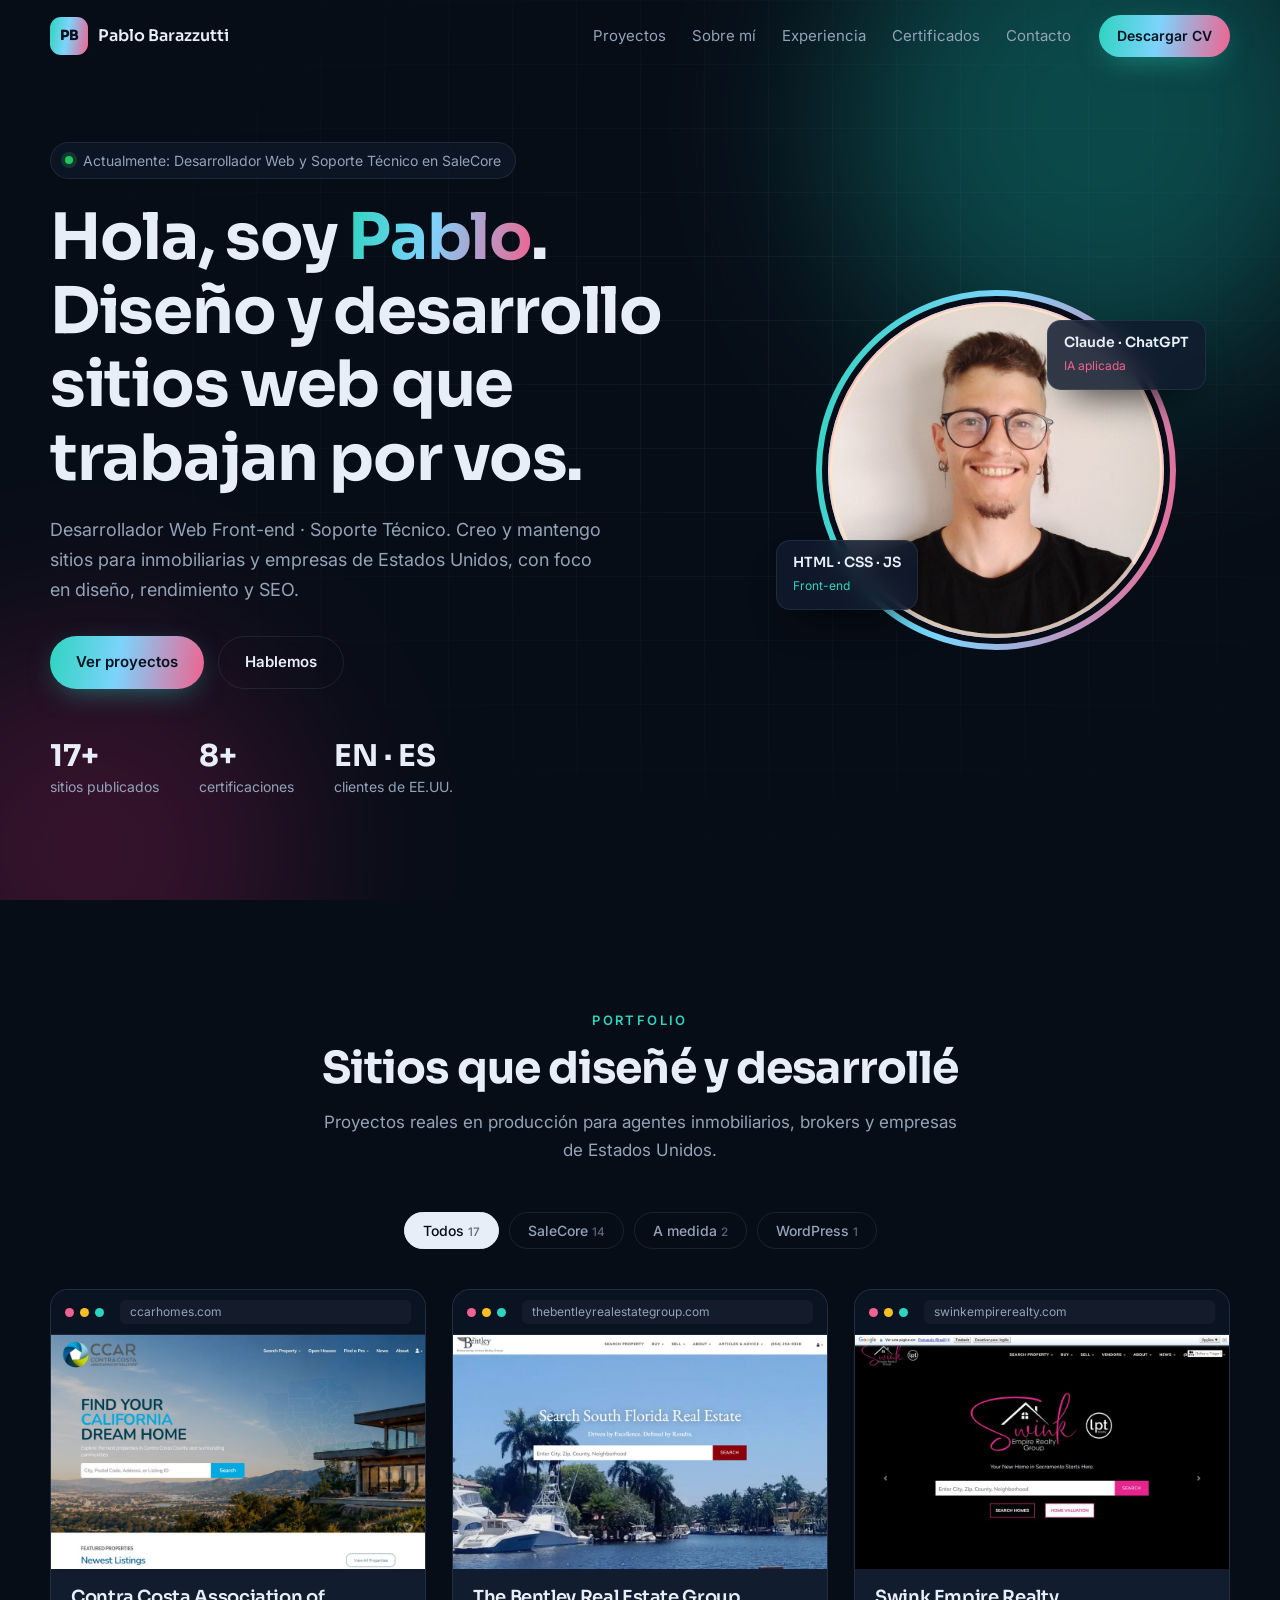
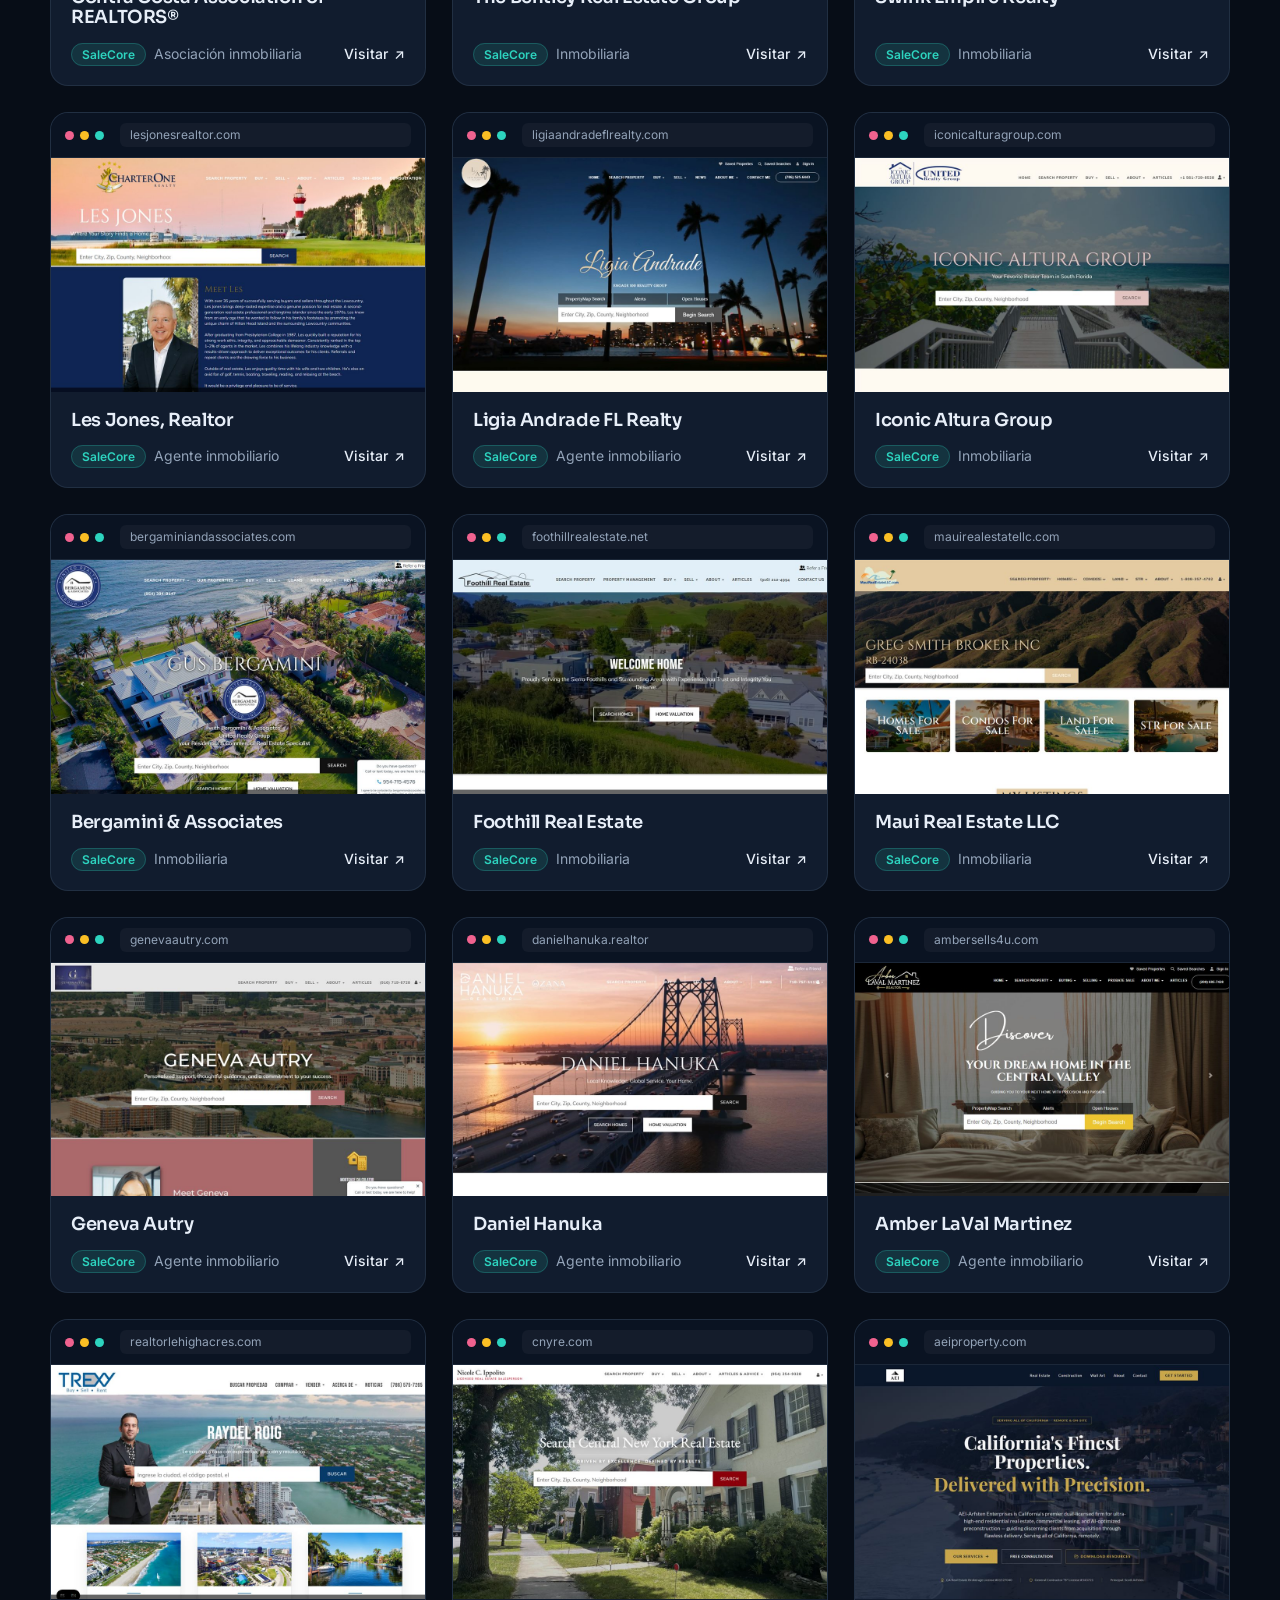
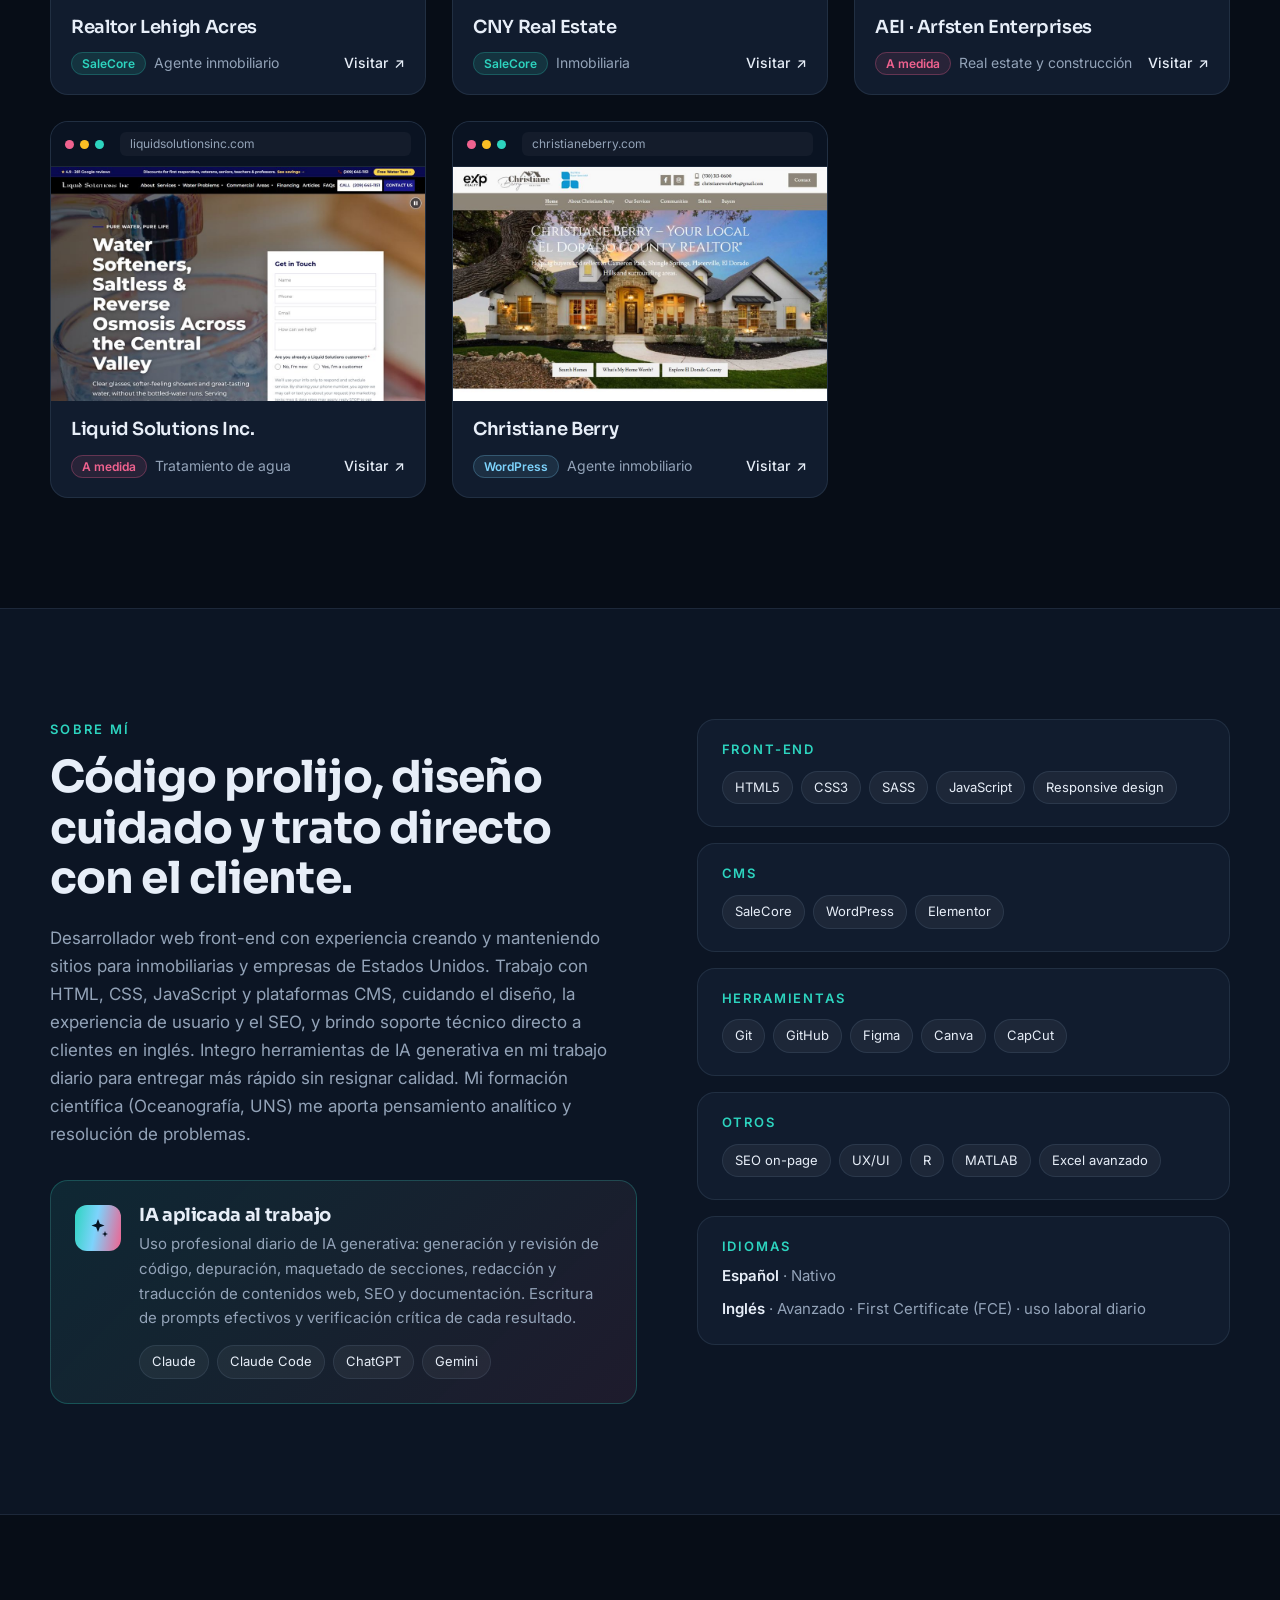
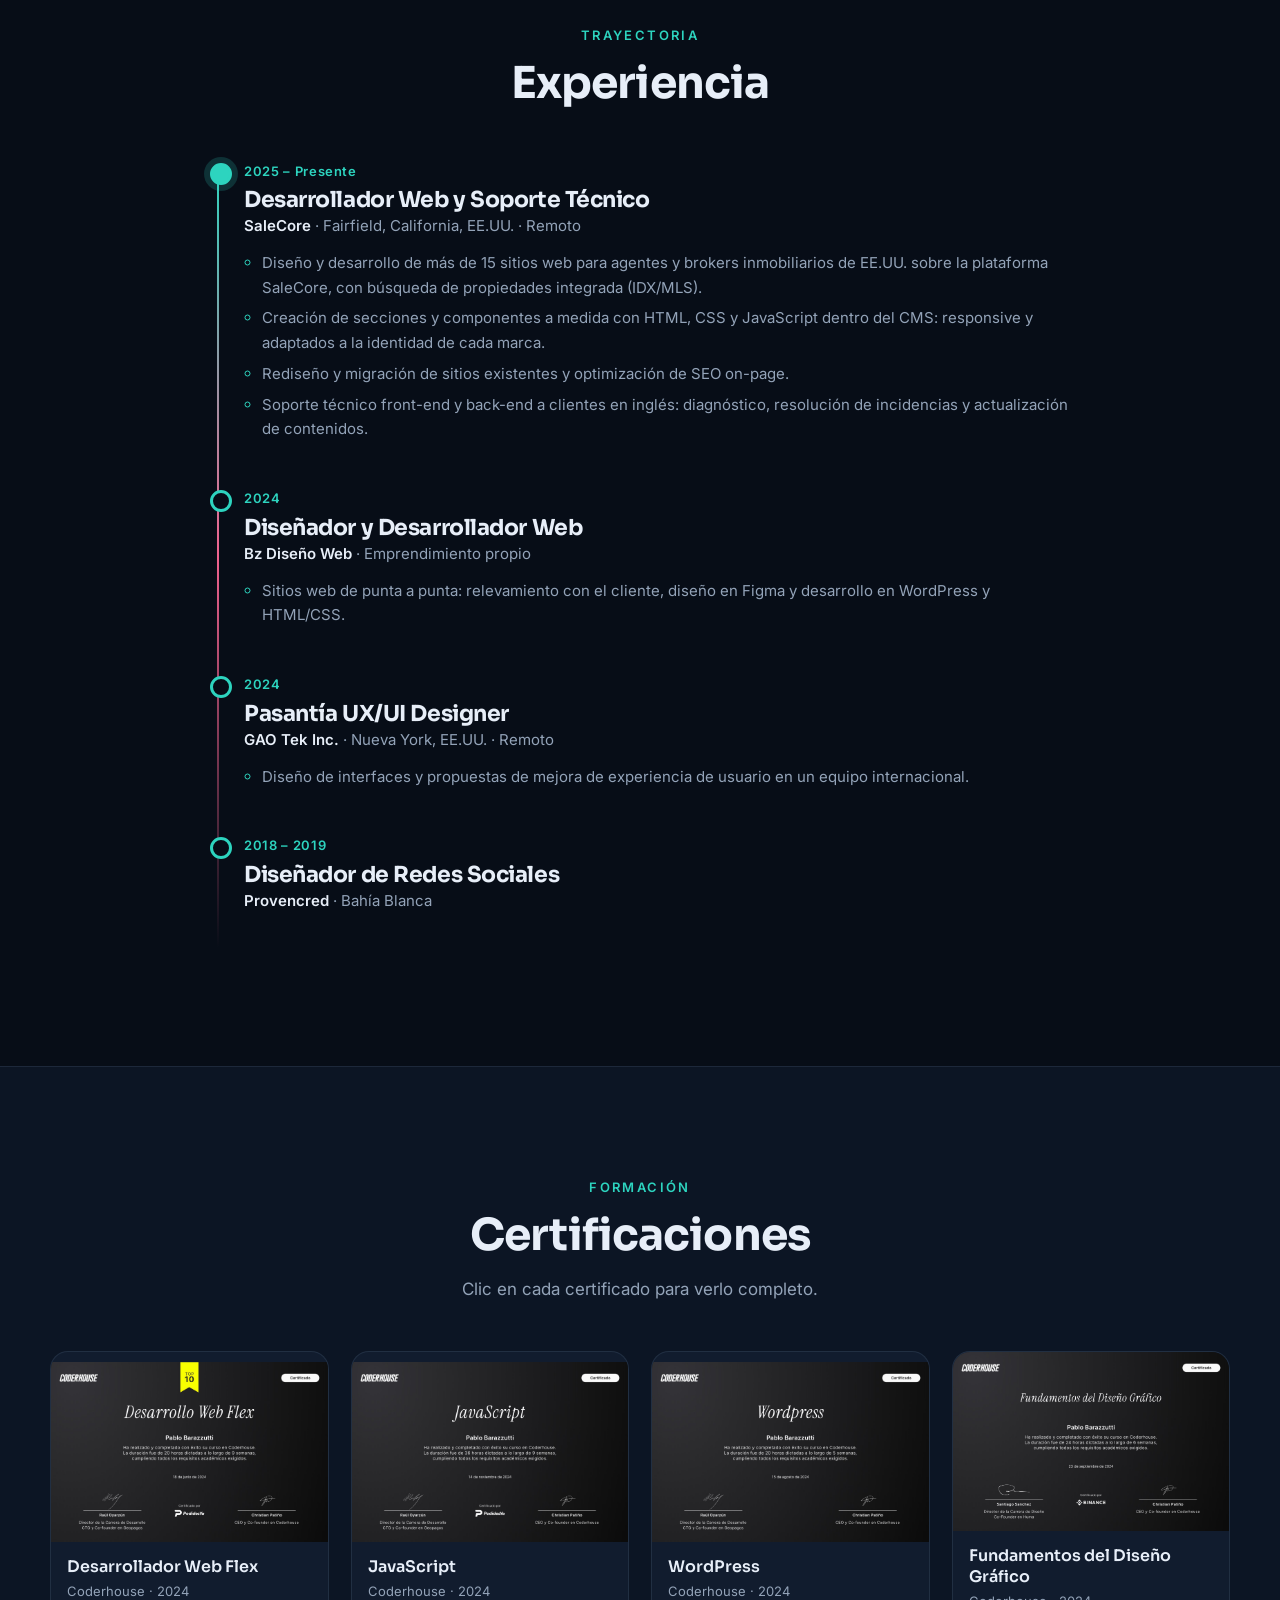
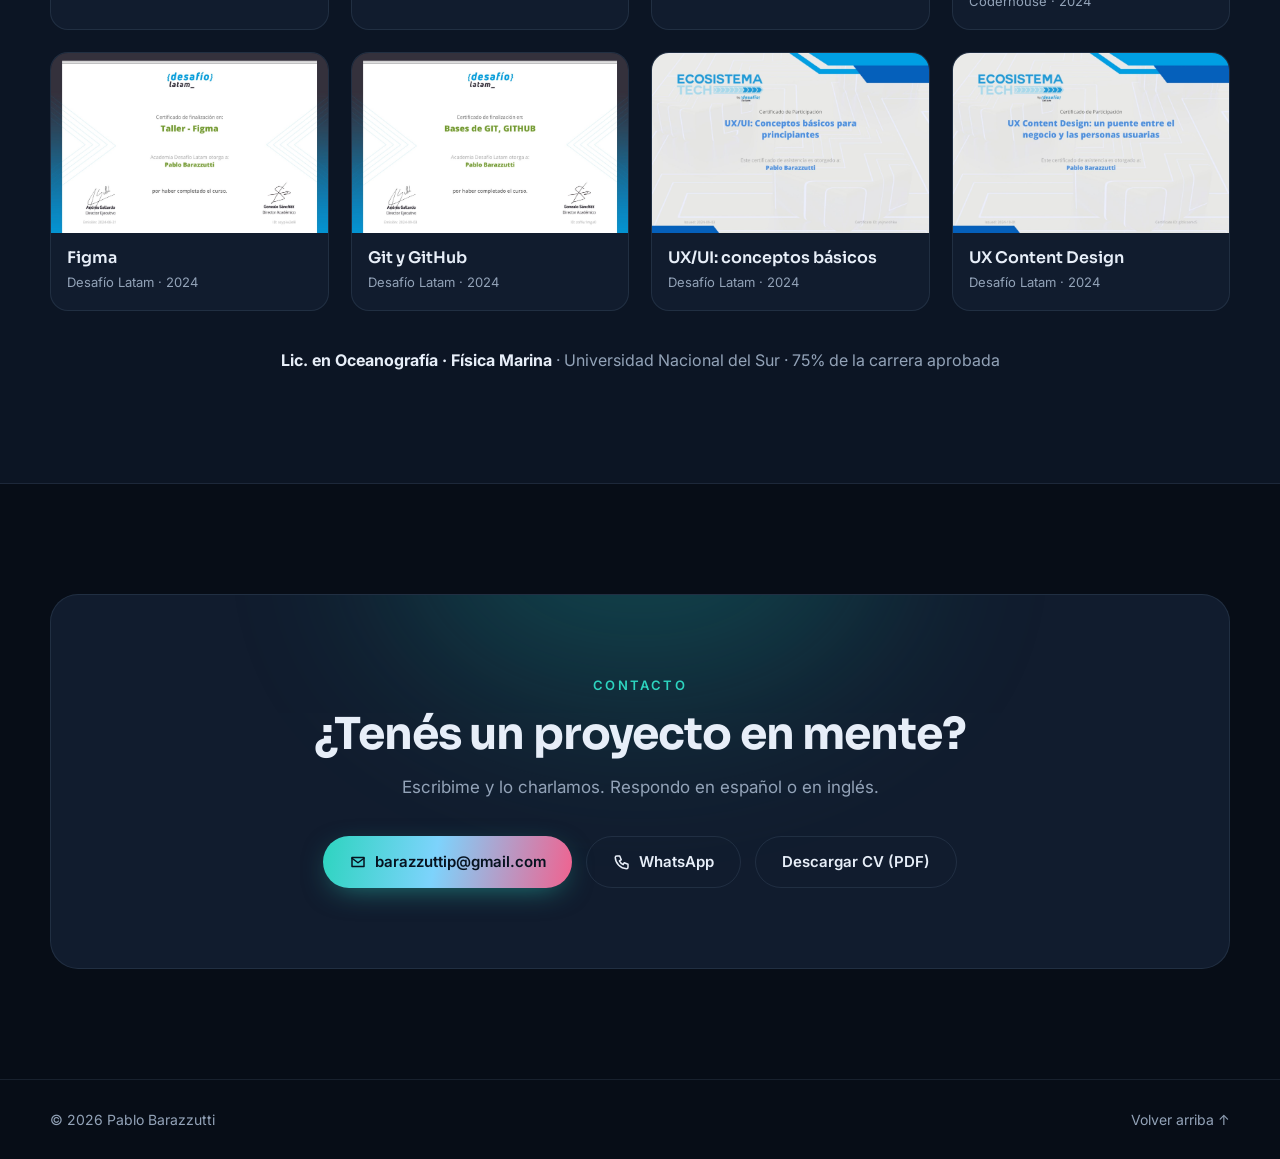
==== index.html @ e53b487d "Portfolio nuevo" ====
<!doctype html>
<html lang="es">
<head>
<meta charset="utf-8">
<meta name="viewport" content="width=device-width, initial-scale=1">
<title>Pablo Barazzutti · Desarrollador Web</title>
<meta name="description" content="Portfolio de Pablo Barazzutti, desarrollador web front-end. Sitios para inmobiliarias y empresas de Estados Unidos.">
<meta property="og:title" content="Pablo Barazzutti · Desarrollador Web">
<meta property="og:description" content="Sitios web modernos para inmobiliarias y empresas de EE.UU.">
<meta property="og:image" content="assets/foto.png">
<link rel="icon" href="assets/favicon.svg" type="image/svg+xml">
<link rel="preconnect" href="https://fonts.googleapis.com">
<link rel="preconnect" href="https://fonts.gstatic.com" crossorigin>
<link href="https://fonts.googleapis.com/css2?family=Inter:wght@400;500;600&family=Sora:wght@400;600;700;800&display=swap" rel="stylesheet">
<link rel="stylesheet" href="css/estilos.css">
</head>
<body>

<header class="nav">
  <div class="contenedor nav-in">
    <a href="#inicio" class="marca"><span class="mono">PB</span><span class="marca-txt">Pablo Barazzutti</span></a>
    <nav class="links" id="menu">
      <a href="#proyectos">Proyectos</a>
      <a href="#sobre-mi">Sobre mí</a>
      <a href="#experiencia">Experiencia</a>
      <a href="#certificados">Certificados</a>
      <a href="#contacto">Contacto</a>
    </nav>
    <a class="btn btn-chico" href="CV - Pablo Barazzutti.pdf" download>Descargar CV</a>
    <button class="hamburguesa" id="hamburguesa" aria-label="Abrir menú" aria-expanded="false"><span></span><span></span></button>
  </div>
</header>

<main>
  <!-- HERO -->
  <section class="hero" id="inicio">
    <div class="brillo b1"></div><div class="brillo b2"></div>
    <div class="contenedor hero-in">
      <div class="hero-txt">
        <p class="etiqueta"><span class="punto"></span><span id="estado">Desarrollador web · Trabajo remoto</span></p>
        <h1>Hola, soy <span class="degradado" id="hero-nombre">Pablo</span>.<br>Diseño y desarrollo sitios web que trabajan por vos.</h1>
        <p class="hero-sub" id="hero-sub"></p>
        <div class="hero-btns">
          <a class="btn" href="#proyectos">Ver proyectos</a>
          <a class="btn btn-borde" href="#contacto">Hablemos</a>
        </div>
        <dl class="numeros">
          <div><dt id="n-sitios">0</dt><dd>sitios publicados</dd></div>
          <div><dt id="n-cursos">0</dt><dd>certificaciones</dd></div>
          <div><dt>EN · ES</dt><dd>clientes de EE.UU.</dd></div>
        </dl>
      </div>
      <div class="hero-foto">
        <div class="aro"><img id="hero-img" alt="Foto de Pablo Barazzutti"></div>
        <div class="flotante f1"><b>HTML · CSS · JS</b><span>Front-end</span></div>
        <div class="flotante f2"><b>Claude · ChatGPT</b><span>IA aplicada</span></div>
      </div>
    </div>
  </section>

  <!-- PROYECTOS -->
  <section class="seccion" id="proyectos">
    <div class="contenedor">
      <div class="seccion-cab revelar">
        <p class="kicker">Portfolio</p>
        <h2>Sitios que diseñé y desarrollé</h2>
        <p class="bajada">Proyectos reales en producción para agentes inmobiliarios, brokers y empresas de Estados Unidos.</p>
      </div>
      <div class="filtros revelar" id="filtros" role="tablist"></div>
      <div class="proyectos" id="lista-proyectos"></div>
    </div>
  </section>

  <!-- SOBRE MI -->
  <section class="seccion alt" id="sobre-mi">
    <div class="contenedor sobre">
      <div class="revelar">
        <p class="kicker">Sobre mí</p>
        <h2>Código prolijo, diseño cuidado y trato directo con el cliente.</h2>
        <p class="texto" id="perfil"></p>
        <div class="ia-card">
          <div class="ia-icono"><svg viewBox="0 0 24 24"><path d="M12 3l1.8 4.7L18.5 9.5l-4.7 1.8L12 16l-1.8-4.7L5.5 9.5l4.7-1.8z"/><path d="M19 15l.8 2.2L22 18l-2.2.8L19 21l-.8-2.2L16 18l2.2-.8z"/></svg></div>
          <div><h3>IA aplicada al trabajo</h3><p id="ia-texto"></p><div class="chips" id="ia-chips"></div></div>
        </div>
      </div>
      <div class="habilidades revelar" id="habilidades"></div>
    </div>
  </section>

  <!-- EXPERIENCIA -->
  <section class="seccion" id="experiencia">
    <div class="contenedor angosto">
      <div class="seccion-cab revelar"><p class="kicker">Trayectoria</p><h2>Experiencia</h2></div>
      <ol class="linea" id="linea"></ol>
    </div>
  </section>

  <!-- CERTIFICADOS -->
  <section class="seccion alt" id="certificados">
    <div class="contenedor">
      <div class="seccion-cab revelar"><p class="kicker">Formación</p><h2>Certificaciones</h2><p class="bajada">Clic en cada certificado para verlo completo.</p></div>
      <div class="certs" id="certs"></div>
      <p class="extra revelar" id="formacion-extra"></p>
    </div>
  </section>

  <!-- CONTACTO -->
  <section class="seccion" id="contacto">
    <div class="contenedor">
      <div class="contacto revelar">
        <div class="brillo b3"></div>
        <p class="kicker">Contacto</p>
        <h2>¿Tenés un proyecto en mente?</h2>
        <p class="bajada">Escribime y lo charlamos. Respondo en español o en inglés.</p>
        <div class="contacto-btns" id="contacto-btns"></div>
      </div>
    </div>
  </section>
</main>

<footer class="pie">
  <div class="contenedor pie-in">
    <span>© <span id="anio"></span> Pablo Barazzutti</span>
    <a href="#inicio">Volver arriba ↑</a>
  </div>
</footer>

<dialog class="visor" id="visor">
  <button class="cerrar" id="cerrar" aria-label="Cerrar">✕</button>
  <img id="visor-img" alt="">
  <p id="visor-txt"></p>
</dialog>

<script src="datos.js"></script>
<script src="js/app.js"></script>
</body>
</html>
---- css/estilos.css ----
/* ===================== Variables ===================== */
:root {
  --fondo: #070d17;
  --fondo-2: #0c1524;
  --tarjeta: #111c2e;
  --borde: rgba(148, 178, 214, .12);
  --texto: #e7eef8;
  --suave: #93a3b8;
  --acento: #2dd4bf;
  --acento-2: #f0628f;
  --degradado: linear-gradient(100deg, #2dd4bf 0%, #7dd3fc 45%, #f0628f 100%);
  --radio: 18px;
  --ancho: 1180px;
}

* { box-sizing: border-box; margin: 0; padding: 0; }
html { scroll-behavior: smooth; scroll-padding-top: 80px; }
body { background: var(--fondo); color: var(--texto); font: 400 16px/1.65 "Inter", system-ui, sans-serif; -webkit-font-smoothing: antialiased; overflow-x: hidden; }
img { max-width: 100%; display: block; }
a { color: inherit; text-decoration: none; }
h1, h2, h3 { font-family: "Sora", "Inter", sans-serif; line-height: 1.15; letter-spacing: -.02em; }
::selection { background: var(--acento); color: #04201c; }

.contenedor { width: min(var(--ancho), 100% - 40px); margin-inline: auto; }
.angosto { max-width: 860px; }

/* ===================== Botones ===================== */
.btn { display: inline-flex; align-items: center; gap: 8px; padding: 13px 26px; border-radius: 999px; font-weight: 600; font-size: 15px; background: var(--degradado); color: #06121f; transition: transform .2s, box-shadow .2s; box-shadow: 0 8px 30px -10px rgba(45, 212, 191, .6); }
.btn:hover { transform: translateY(-2px); box-shadow: 0 14px 34px -10px rgba(240, 98, 143, .55); }
.btn-borde { background: transparent; color: var(--texto); border: 1px solid var(--borde); box-shadow: none; }
.btn-borde:hover { border-color: var(--acento); box-shadow: none; }
.btn-chico { padding: 9px 18px; font-size: 14px; }

/* ===================== Nav ===================== */
.nav { position: fixed; inset: 0 0 auto; z-index: 50; transition: background .3s, border-color .3s; border-bottom: 1px solid transparent; }
.nav.solida { background: rgba(7, 13, 23, .78); backdrop-filter: blur(14px); border-color: var(--borde); }
.nav-in { display: flex; align-items: center; gap: 28px; height: 72px; }
.marca { display: flex; align-items: center; gap: 10px; font-family: "Sora"; font-weight: 600; }
.mono { width: 38px; height: 38px; border-radius: 11px; display: grid; place-items: center; background: var(--degradado); color: #06121f; font-weight: 800; font-size: 14px; }
.links { display: flex; gap: 26px; margin-left: auto; font-size: 15px; color: var(--suave); }
.links a { transition: color .2s; }
.links a:hover, .links a.activo { color: var(--texto); }
.hamburguesa { display: none; background: none; border: 0; width: 40px; height: 40px; cursor: pointer; position: relative; }
.hamburguesa span { position: absolute; left: 9px; right: 9px; height: 2px; background: var(--texto); border-radius: 2px; transition: transform .3s, top .3s; }
.hamburguesa span:first-child { top: 15px; } .hamburguesa span:last-child { top: 23px; }
.hamburguesa[aria-expanded="true"] span:first-child { top: 19px; transform: rotate(45deg); }
.hamburguesa[aria-expanded="true"] span:last-child { top: 19px; transform: rotate(-45deg); }

/* ===================== Hero ===================== */
.hero { position: relative; min-height: 100vh; display: flex; align-items: center; padding: 120px 0 80px; overflow: hidden; }
.hero::before { content: ""; position: absolute; inset: 0; background-image: linear-gradient(var(--borde) 1px, transparent 1px), linear-gradient(90deg, var(--borde) 1px, transparent 1px); background-size: 64px 64px; mask-image: radial-gradient(ellipse at 60% 40%, #000 10%, transparent 70%); opacity: .5; }
.brillo { position: absolute; border-radius: 50%; filter: blur(90px); opacity: .35; pointer-events: none; }
.b1 { width: 520px; height: 520px; background: #14b8a6; top: -140px; right: -80px; }
.b2 { width: 420px; height: 420px; background: #db2777; bottom: -160px; left: -120px; opacity: .22; }
.hero-in { position: relative; display: grid; grid-template-columns: 1.25fr .9fr; gap: 60px; align-items: center; }
.etiqueta { display: inline-flex; align-items: center; gap: 10px; padding: 6px 14px; border: 1px solid var(--borde); border-radius: 999px; font-size: 14px; color: var(--suave); background: rgba(17, 28, 46, .6); }
.punto { width: 8px; height: 8px; border-radius: 50%; background: #22c55e; box-shadow: 0 0 0 4px rgba(34, 197, 94, .2); animation: latido 2s infinite; }
@keyframes latido { 50% { box-shadow: 0 0 0 8px rgba(34, 197, 94, 0); } }
.hero h1 { font-size: clamp(36px, 5.4vw, 64px); font-weight: 700; margin: 22px 0 20px; }
.degradado { background: var(--degradado); -webkit-background-clip: text; background-clip: text; color: transparent; }
.hero-sub { font-size: 18px; color: var(--suave); max-width: 560px; }
.hero-btns { display: flex; flex-wrap: wrap; gap: 14px; margin-top: 32px; }
.numeros { display: flex; gap: 40px; margin-top: 48px; flex-wrap: wrap; }
.numeros dt { font: 700 30px "Sora"; }
.numeros dd { color: var(--suave); font-size: 14px; }

.hero-foto { position: relative; justify-self: center; }
.aro { width: min(360px, 70vw); aspect-ratio: 1; border-radius: 50%; padding: 6px; background: var(--degradado); animation: flotar 7s ease-in-out infinite; }
.aro img { width: 100%; height: 100%; border-radius: 50%; object-fit: cover; transform: scale(1.0); border: 6px solid var(--fondo); }
@keyframes flotar { 50% { transform: translateY(-12px); } }
.flotante { position: absolute; padding: 12px 16px; border-radius: 14px; background: rgba(17, 28, 46, .85); border: 1px solid var(--borde); backdrop-filter: blur(10px); box-shadow: 0 20px 40px -20px #000; }
.flotante b { display: block; font: 600 14px "Sora"; }
.flotante span { font-size: 12px; color: var(--acento); }
.f1 { left: -40px; bottom: 40px; }
.f2 { right: -30px; top: 30px; }
.f2 span { color: var(--acento-2); }

/* ===================== Secciones ===================== */
.seccion { padding: 110px 0; position: relative; }
.alt { background: var(--fondo-2); border-block: 1px solid var(--borde); }
.seccion-cab { text-align: center; max-width: 640px; margin: 0 auto 48px; }
.kicker { color: var(--acento); font-weight: 600; font-size: 13px; letter-spacing: .18em; text-transform: uppercase; margin-bottom: 12px; }
.seccion h2 { font-size: clamp(30px, 3.6vw, 44px); font-weight: 700; }
.bajada { color: var(--suave); margin-top: 14px; font-size: 17px; }

/* ===================== Proyectos ===================== */
.filtros { display: flex; justify-content: center; flex-wrap: wrap; gap: 10px; margin-bottom: 40px; }
.filtros button { font: 500 14px "Inter"; padding: 9px 18px; border-radius: 999px; border: 1px solid var(--borde); background: transparent; color: var(--suave); cursor: pointer; transition: all .2s; }
.filtros button:hover { color: var(--texto); border-color: rgba(45, 212, 191, .5); }
.filtros button[aria-selected="true"] { background: var(--texto); color: var(--fondo); border-color: var(--texto); }
.filtros button small { opacity: .6; margin-left: 4px; }

.proyectos { display: grid; grid-template-columns: repeat(auto-fill, minmax(330px, 1fr)); gap: 26px; }
.proyecto { background: var(--tarjeta); border: 1px solid var(--borde); border-radius: var(--radio); overflow: hidden; transition: transform .35s, border-color .35s, box-shadow .35s; display: flex; flex-direction: column; }
.proyecto:hover { transform: translateY(-6px); border-color: rgba(45, 212, 191, .45); box-shadow: 0 30px 60px -30px rgba(45, 212, 191, .35); }
.navegador { display: flex; align-items: center; gap: 6px; padding: 10px 14px; background: #0a1322; border-bottom: 1px solid var(--borde); }
.navegador i { width: 9px; height: 9px; border-radius: 50%; background: #2a3a52; }
.navegador i:nth-child(1) { background: #f0628f; } .navegador i:nth-child(2) { background: #fbbf24; } .navegador i:nth-child(3) { background: #2dd4bf; }
.navegador span { margin-left: 10px; font-size: 12px; color: var(--suave); background: rgba(255, 255, 255, .04); padding: 2px 10px; border-radius: 6px; flex: 1; white-space: nowrap; overflow: hidden; text-overflow: ellipsis; }
.captura { aspect-ratio: 16 / 10; overflow: hidden; background: linear-gradient(135deg, #10203a, #1a2f45); position: relative; }
.captura img { width: 100%; height: 100%; object-fit: cover; object-position: top; transition: transform .8s ease; }
.proyecto:hover .captura img { transform: scale(1.04); }
.captura .sin { position: absolute; inset: 0; display: grid; place-items: center; font: 600 15px "Sora"; color: var(--acento); }
.proyecto-info { padding: 18px 20px 20px; display: flex; flex-direction: column; gap: 6px; flex: 1; }
.proyecto-info h3 { font-size: 18px; font-weight: 600; }
.proyecto-meta { display: flex; justify-content: space-between; align-items: center; gap: 10px; color: var(--suave); font-size: 14px; margin-top: auto; padding-top: 8px; }
.pill { font-size: 12px; font-weight: 600; padding: 3px 10px; border-radius: 999px; background: rgba(45, 212, 191, .12); color: var(--acento); border: 1px solid rgba(45, 212, 191, .25); }
.pill.wordpress { background: rgba(125, 211, 252, .1); color: #7dd3fc; border-color: rgba(125, 211, 252, .25); }
.pill.a-medida { background: rgba(240, 98, 143, .1); color: var(--acento-2); border-color: rgba(240, 98, 143, .3); }
.visitar { color: var(--texto); font-weight: 500; font-size: 14px; display: inline-flex; gap: 6px; align-items: center; }
.visitar::after { content: "↗"; transition: transform .2s; }
.proyecto:hover .visitar::after { transform: translate(2px, -2px); }

/* ===================== Sobre mi ===================== */
.sobre { display: grid; grid-template-columns: 1.1fr 1fr; gap: 60px; align-items: start; }
.sobre h2 { margin-bottom: 20px; }
.texto { color: var(--suave); font-size: 17px; }
.ia-card { margin-top: 32px; display: flex; gap: 18px; padding: 24px; border-radius: var(--radio); background: linear-gradient(135deg, rgba(45, 212, 191, .1), rgba(240, 98, 143, .08)); border: 1px solid rgba(45, 212, 191, .25); }
.ia-icono { flex: none; width: 46px; height: 46px; border-radius: 12px; background: var(--degradado); display: grid; place-items: center; }
.ia-icono svg { width: 24px; fill: #06121f; }
.ia-card h3 { font-size: 18px; margin-bottom: 6px; }
.ia-card p { color: var(--suave); font-size: 15px; }
.chips { display: flex; flex-wrap: wrap; gap: 8px; margin-top: 14px; }
.chips span { font-size: 13px; padding: 5px 12px; border-radius: 999px; background: rgba(255, 255, 255, .05); border: 1px solid var(--borde); }
.habilidades { display: grid; gap: 16px; }
.hab { padding: 22px 24px; border-radius: var(--radio); background: var(--tarjeta); border: 1px solid var(--borde); }
.hab h3 { font-size: 13px; letter-spacing: .14em; text-transform: uppercase; color: var(--acento); margin-bottom: 4px; font-family: "Inter"; font-weight: 600; }
.idiomas { display: flex; flex-direction: column; gap: 8px; margin-top: 10px; font-size: 15px; color: var(--suave); }
.idiomas b { color: var(--texto); font-weight: 600; }

/* ===================== Experiencia ===================== */
.linea { list-style: none; position: relative; padding-left: 34px; }
.linea::before { content: ""; position: absolute; left: 7px; top: 8px; bottom: 8px; width: 2px; background: linear-gradient(var(--acento), var(--acento-2), transparent); }
.linea li { position: relative; padding-bottom: 42px; }
.linea li::before { content: ""; position: absolute; left: -34px; top: 6px; width: 16px; height: 16px; border-radius: 50%; background: var(--fondo); border: 3px solid var(--acento); }
.linea li.actual::before { background: var(--acento); box-shadow: 0 0 0 6px rgba(45, 212, 191, .18); }
.linea .fecha { font-size: 13px; font-weight: 600; color: var(--acento); letter-spacing: .05em; }
.linea h3 { font-size: 22px; margin: 4px 0 2px; }
.linea .empresa { color: var(--suave); font-size: 15px; }
.linea .empresa b { color: var(--texto); font-weight: 600; }
.linea ul { margin-top: 12px; padding-left: 18px; color: var(--suave); font-size: 15px; display: grid; gap: 6px; }
.linea ul li { padding: 0; } .linea ul li::before { display: none; }
.linea ul li::marker { color: var(--acento); }

/* ===================== Certificados ===================== */
.certs { display: grid; grid-template-columns: repeat(auto-fill, minmax(250px, 1fr)); gap: 22px; }
.cert { text-align: left; background: var(--tarjeta); border: 1px solid var(--borde); border-radius: var(--radio); overflow: hidden; cursor: zoom-in; color: inherit; font: inherit; padding: 0; transition: transform .3s, border-color .3s; }
.cert:hover { transform: translateY(-4px); border-color: rgba(45, 212, 191, .45); }
.cert img { aspect-ratio: 1600 / 1037; object-fit: cover; width: 100%; background: #fff; }
.cert div { padding: 14px 16px 16px; }
.cert b { display: block; font: 600 16px "Sora"; }
.cert span { font-size: 13px; color: var(--suave); }
.extra { text-align: center; color: var(--suave); margin-top: 36px; }
.extra b { color: var(--texto); }

.visor { margin: auto; border: 0; background: transparent; max-width: min(1100px, 94vw); padding: 0; overflow: visible; }
.visor::backdrop { background: rgba(3, 7, 14, .85); backdrop-filter: blur(6px); }
.visor img { border-radius: 12px; max-height: 82vh; width: auto; margin: 0 auto; }
.visor p { text-align: center; color: var(--texto); margin-top: 14px; font-family: "Sora"; }
.cerrar { position: absolute; top: -48px; right: 0; width: 40px; height: 40px; border-radius: 50%; border: 1px solid var(--borde); background: var(--tarjeta); color: var(--texto); font-size: 16px; cursor: pointer; }

/* ===================== Contacto ===================== */
.contacto { position: relative; overflow: hidden; text-align: center; padding: 80px 30px; border-radius: 28px; background: var(--tarjeta); border: 1px solid var(--borde); }
.b3 { width: 500px; height: 300px; background: #14b8a6; left: 50%; top: -200px; transform: translateX(-50%); opacity: .25; }
.contacto > :not(.brillo) { position: relative; }
.contacto-btns { display: flex; justify-content: center; flex-wrap: wrap; gap: 14px; margin-top: 34px; }
.contacto-btns svg { width: 18px; height: 18px; stroke: currentColor; fill: none; stroke-width: 2; stroke-linecap: round; stroke-linejoin: round; }

.pie { border-top: 1px solid var(--borde); padding: 28px 0; color: var(--suave); font-size: 14px; }
.pie-in { display: flex; justify-content: space-between; }
.pie a:hover { color: var(--texto); }

/* ===================== Animacion de entrada ===================== */
.revelar { opacity: 0; transform: translateY(24px); transition: opacity .7s ease, transform .7s ease; }
.revelar.visible { opacity: 1; transform: none; }
@media (prefers-reduced-motion: reduce) {
  html { scroll-behavior: auto; }
  .revelar { opacity: 1; transform: none; transition: none; }
  .aro, .punto { animation: none; }
}

/* ===================== Responsive ===================== */
@media (max-width: 960px) {
  .hero-in, .sobre { grid-template-columns: 1fr; }
  .hero-foto { order: -1; }
  .aro { width: 240px; }
  .f1 { left: -60px; bottom: 10px; } .f2 { right: -60px; top: 10px; }
  .links { position: fixed; inset: 72px 0 auto; flex-direction: column; gap: 0; background: rgba(7, 13, 23, .97); border-bottom: 1px solid var(--borde); padding: 8px 20px 20px; transform: translateY(-120%); transition: transform .35s; }
  .links.abierto { transform: none; }
  .links a { padding: 14px 0; border-bottom: 1px solid var(--borde); font-size: 17px; }
  .hamburguesa { display: block; }
  .nav .btn-chico { margin-left: auto; }
}
@media (max-width: 560px) {
  .seccion { padding: 80px 0; }
  .marca-txt { display: none; }
  .proyectos { grid-template-columns: 1fr; }
  .numeros { gap: 26px; }
  .flotante { display: none; }
  .nav .btn-chico { padding: 8px 14px; font-size: 13px; }
}
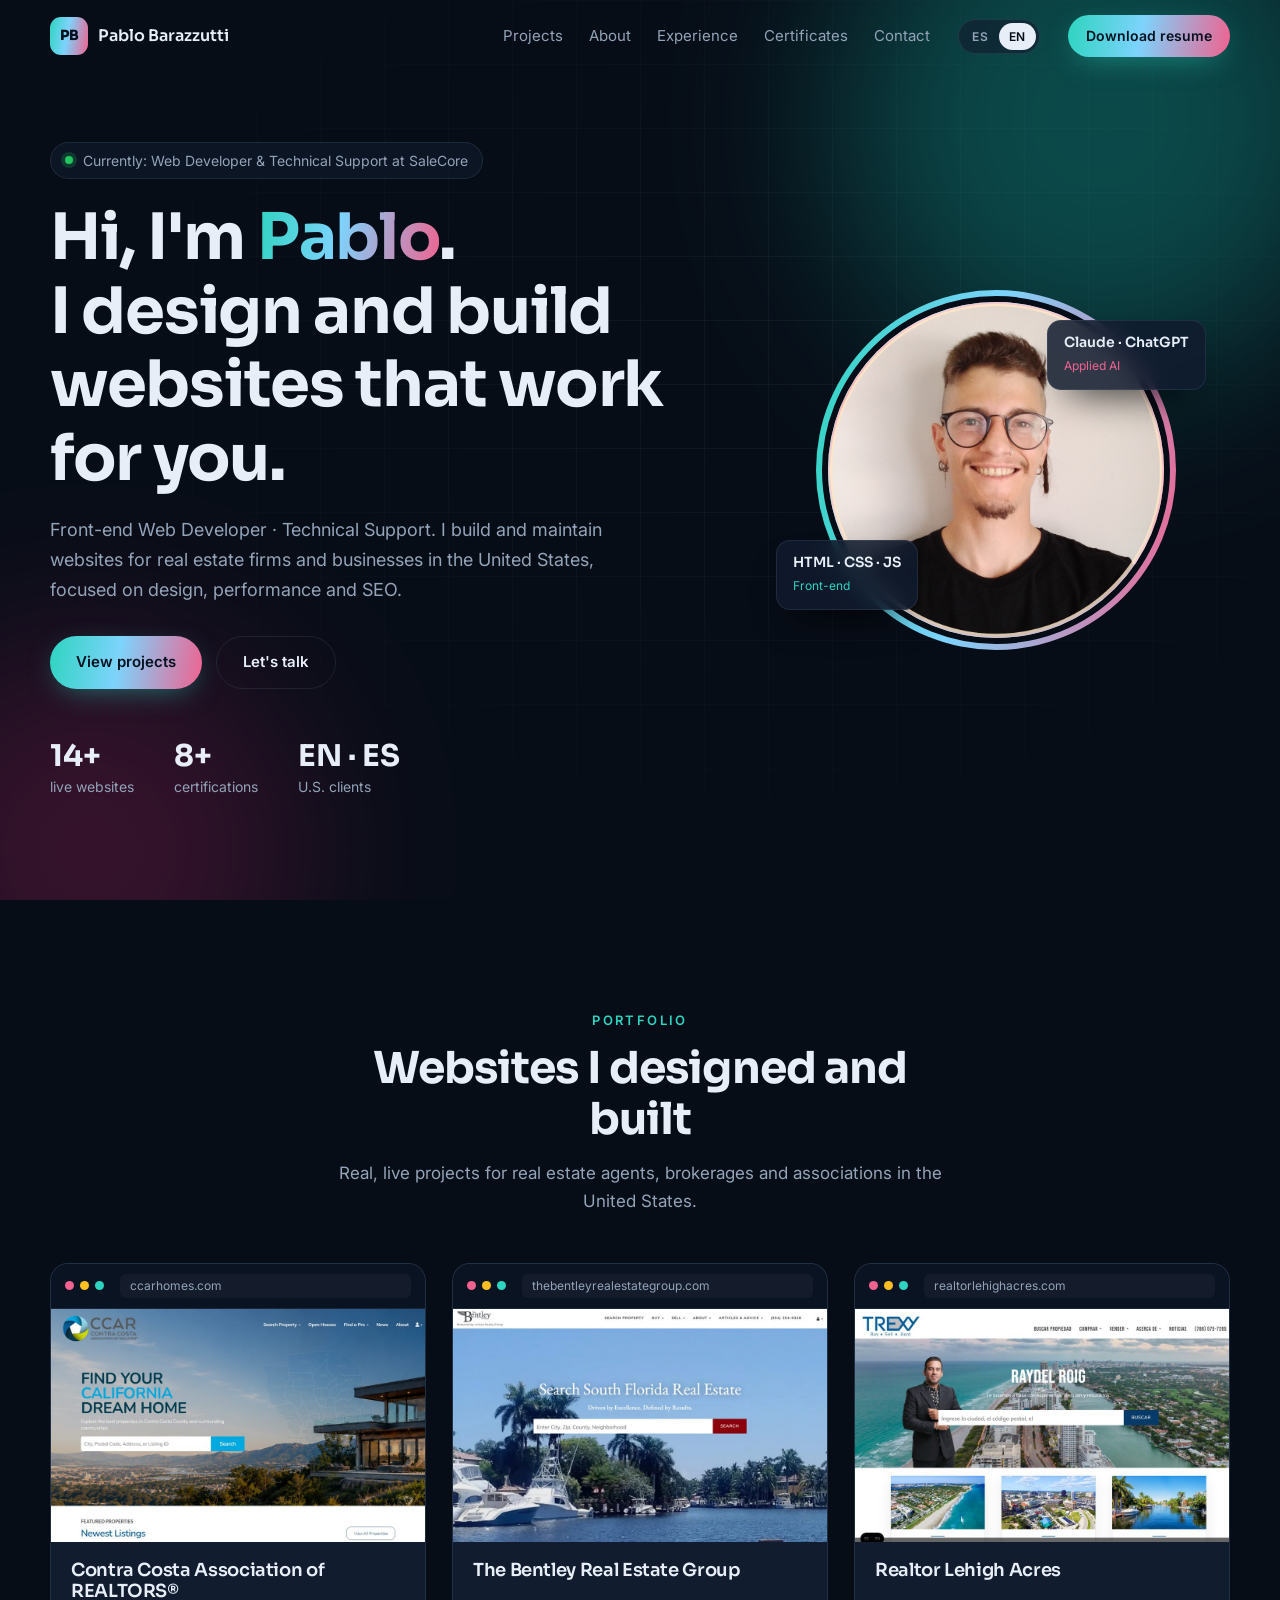
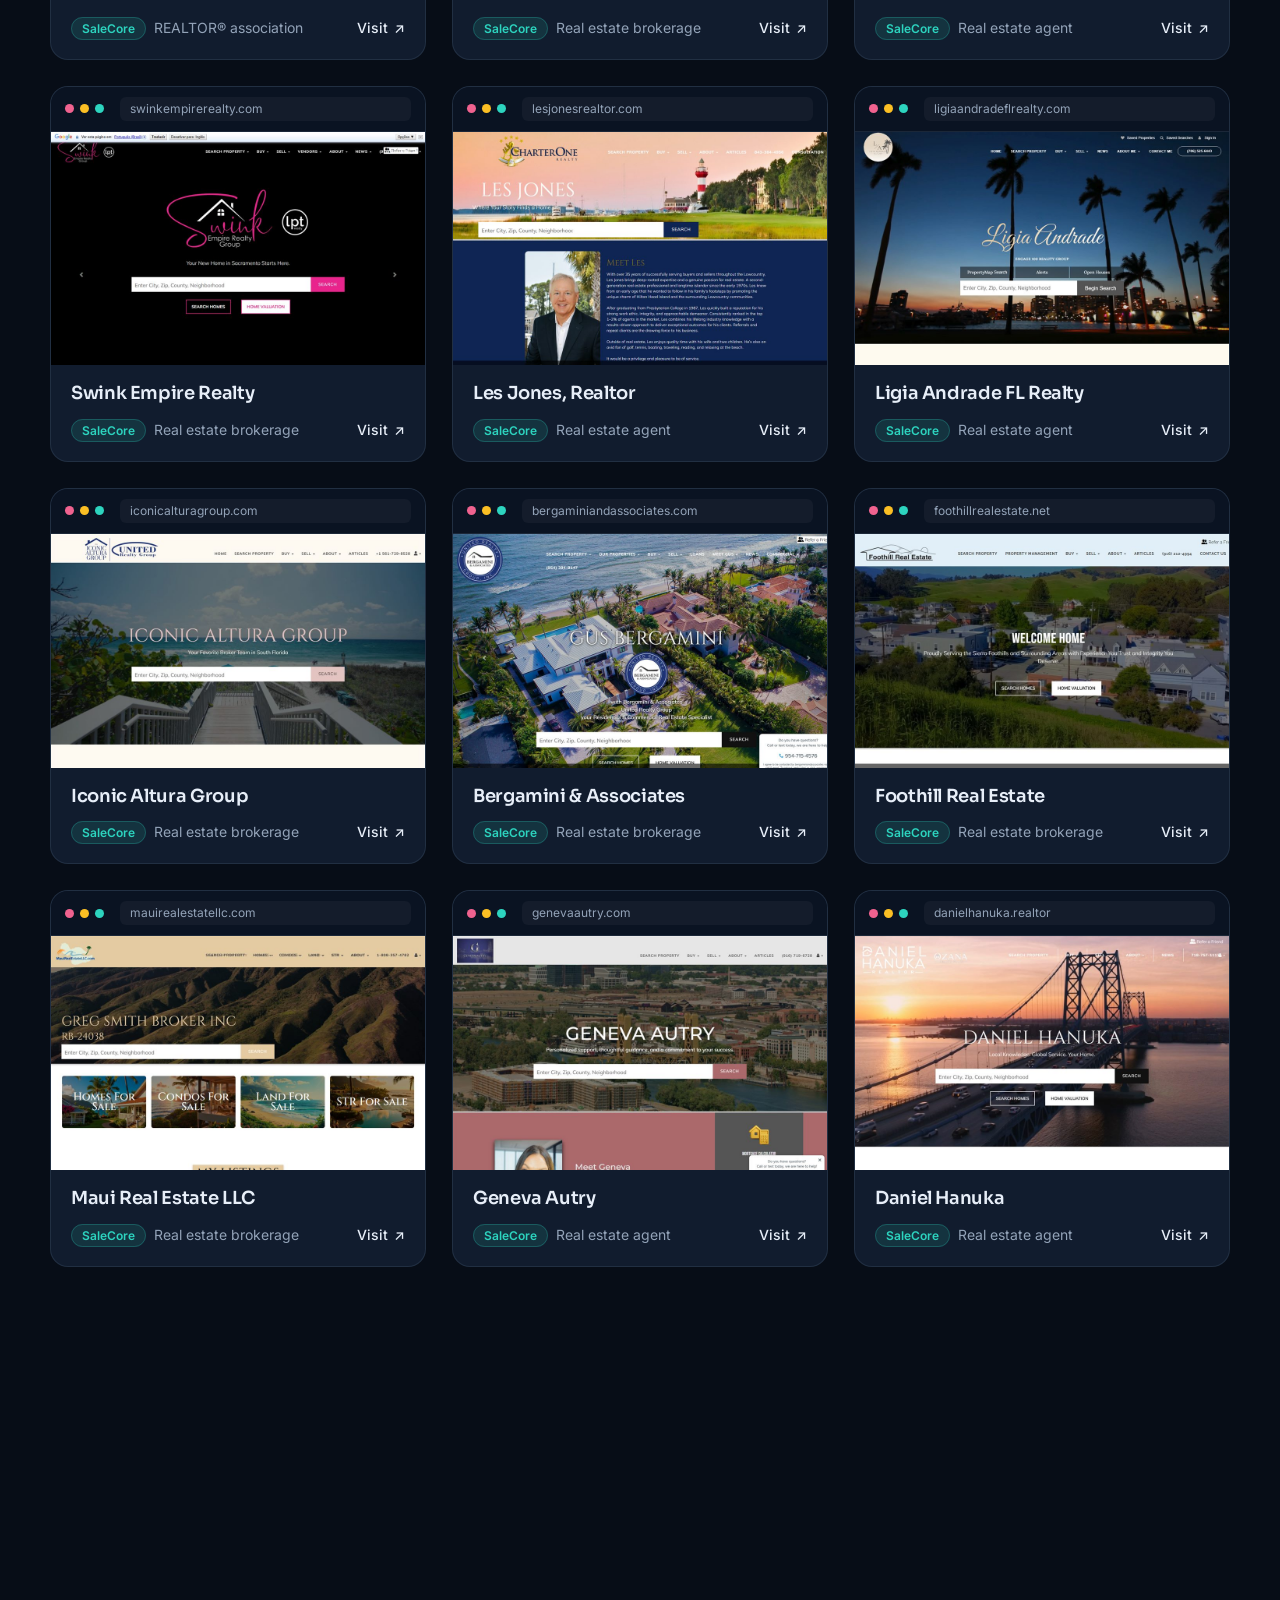
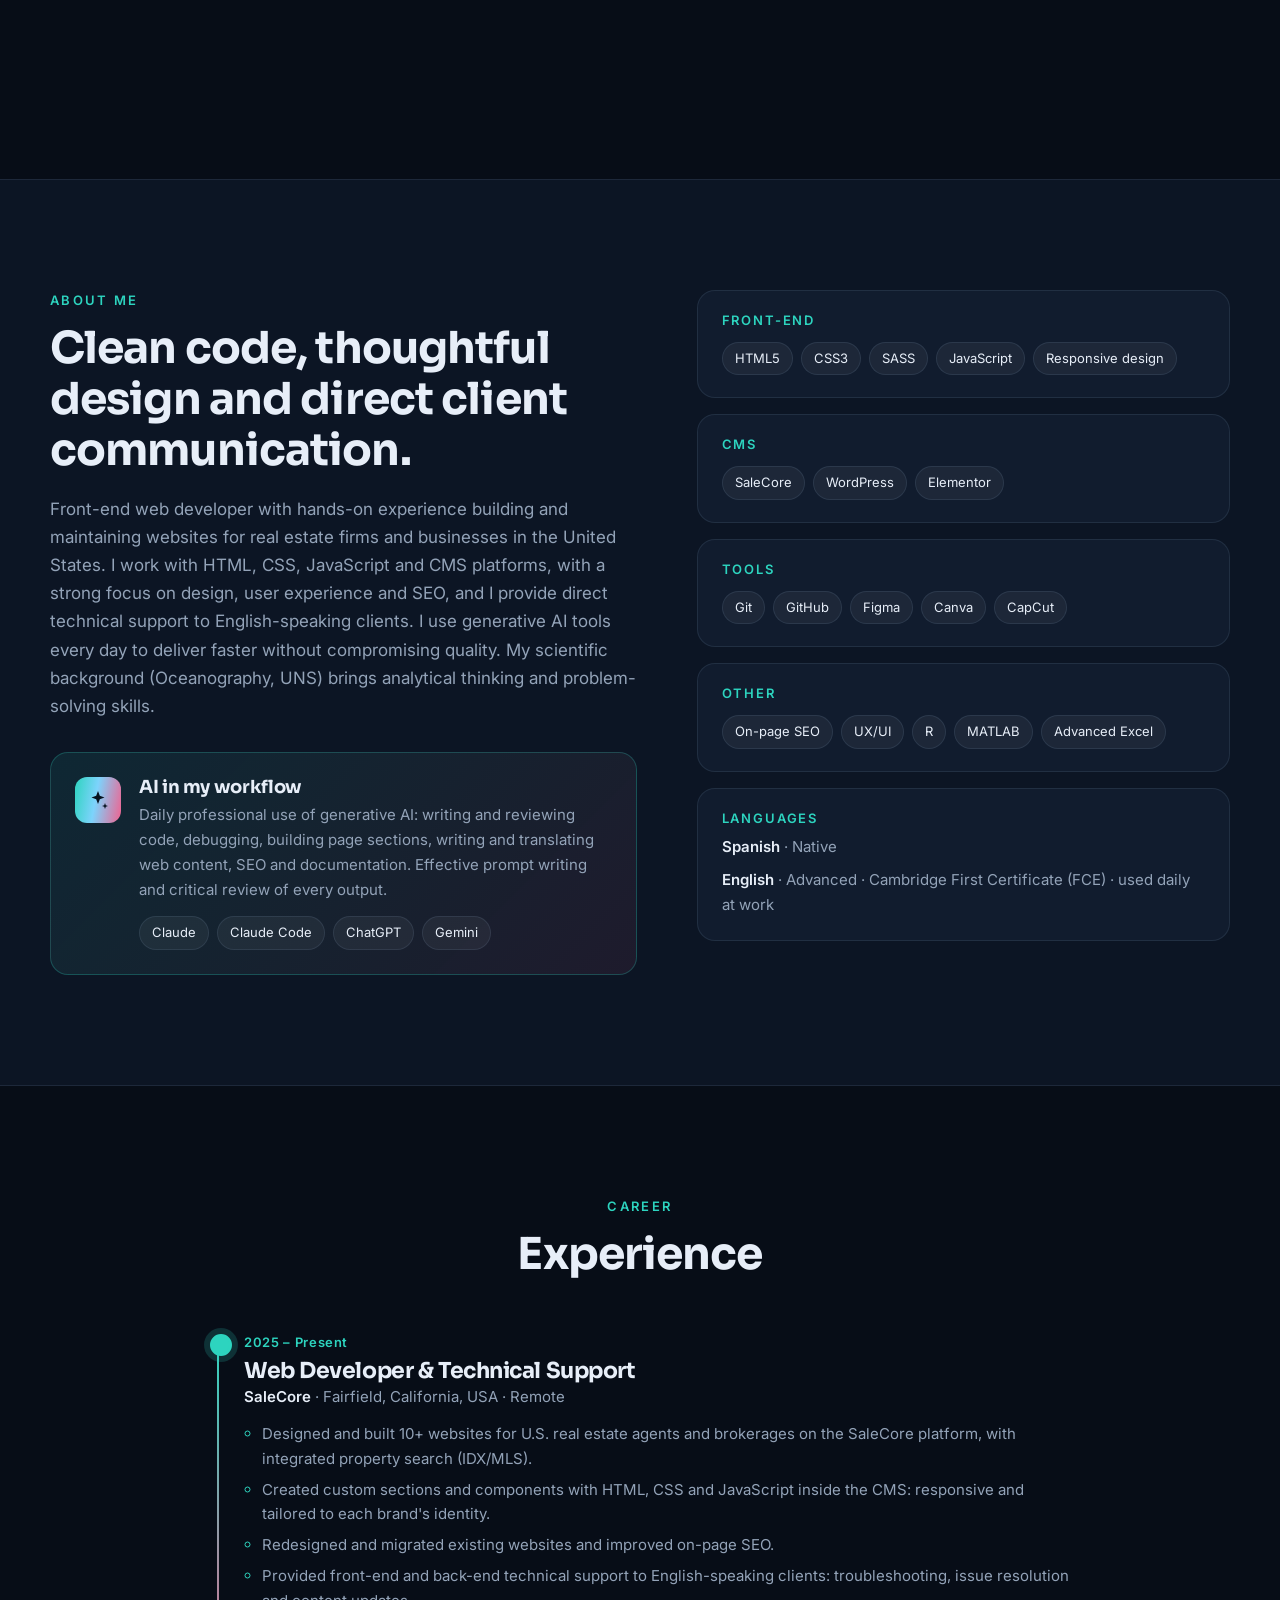
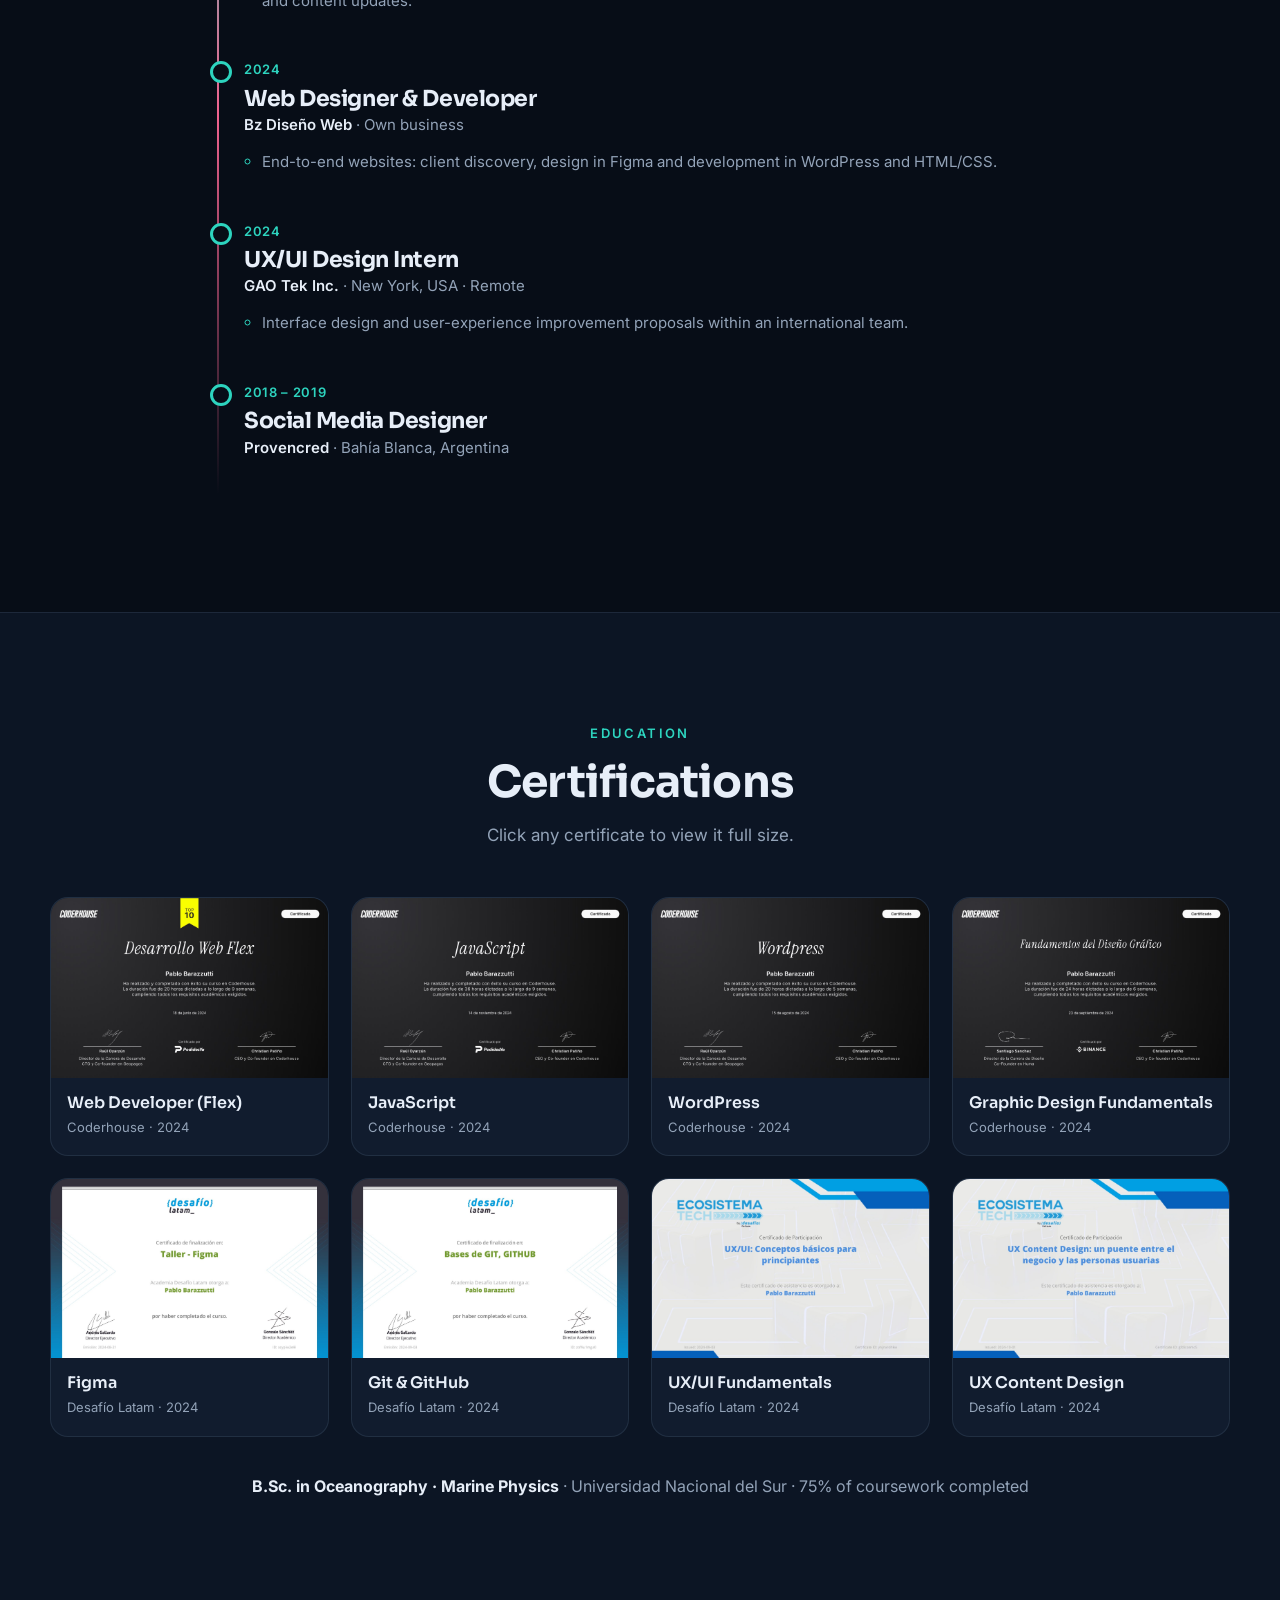
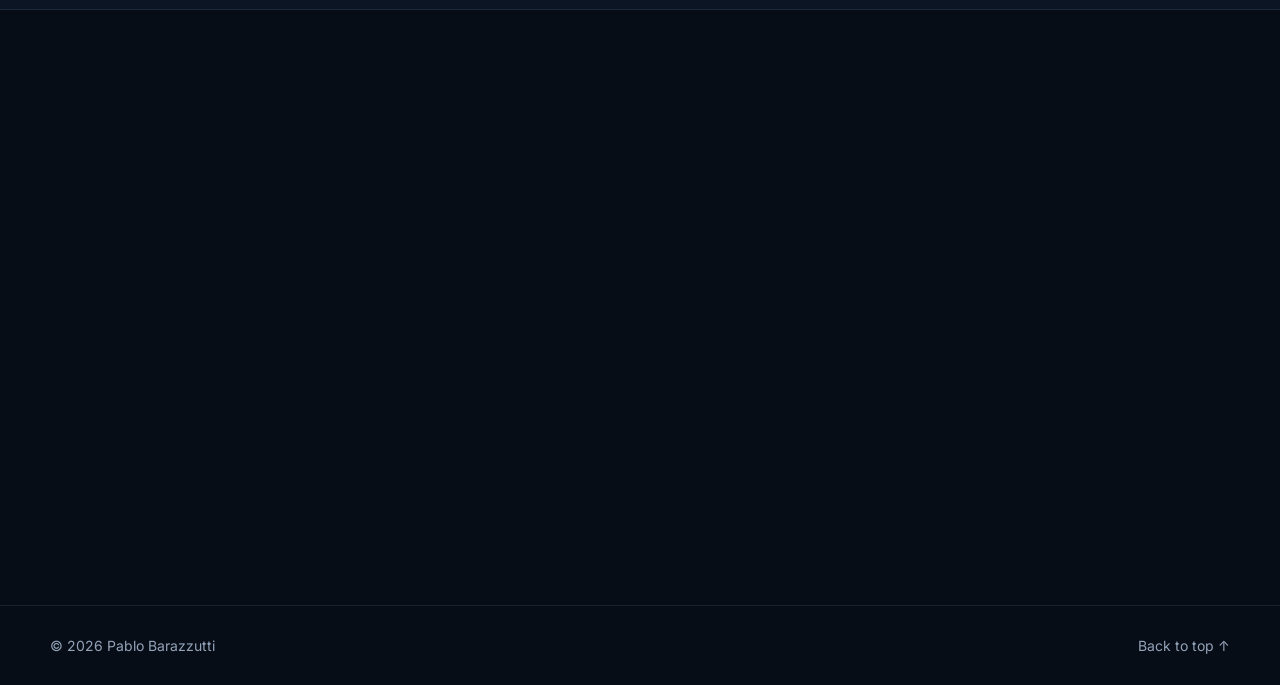
==== commit f4fbde8e: "Version en ingles" ====
--- a/index.html
+++ b/index.html
@@ -5,8 +5,8 @@
 <meta name="viewport" content="width=device-width, initial-scale=1">
 <title>Pablo Barazzutti · Desarrollador Web</title>
 <meta name="description" content="Portfolio de Pablo Barazzutti, desarrollador web front-end. Sitios para inmobiliarias y empresas de Estados Unidos.">
-<meta property="og:title" content="Pablo Barazzutti · Desarrollador Web">
-<meta property="og:description" content="Sitios web modernos para inmobiliarias y empresas de EE.UU.">
+<meta property="og:title" content="Pablo Barazzutti · Web Developer">
+<meta property="og:description" content="Portfolio · Front-end Web Developer">
 <meta property="og:image" content="assets/foto.png">
 <link rel="icon" href="assets/favicon.svg" type="image/svg+xml">
 <link rel="preconnect" href="https://fonts.googleapis.com">
@@ -20,14 +20,17 @@
   <div class="contenedor nav-in">
     <a href="#inicio" class="marca"><span class="mono">PB</span><span class="marca-txt">Pablo Barazzutti</span></a>
     <nav class="links" id="menu">
-      <a href="#proyectos">Proyectos</a>
-      <a href="#sobre-mi">Sobre mí</a>
-      <a href="#experiencia">Experiencia</a>
-      <a href="#certificados">Certificados</a>
-      <a href="#contacto">Contacto</a>
+      <a href="#proyectos" data-i="navProyectos"></a>
+      <a href="#sobre-mi" data-i="navSobre"></a>
+      <a href="#experiencia" data-i="navExperiencia"></a>
+      <a href="#certificados" data-i="navCertificados"></a>
+      <a href="#contacto" data-i="navContacto"></a>
     </nav>
-    <a class="btn btn-chico" href="CV - Pablo Barazzutti.pdf" download>Descargar CV</a>
-    <button class="hamburguesa" id="hamburguesa" aria-label="Abrir menú" aria-expanded="false"><span></span><span></span></button>
+    <div class="selector-idioma" role="group" aria-label="Idioma / Language">
+      <button type="button" data-lang="es">ES</button><button type="button" data-lang="en">EN</button>
+    </div>
+    <a class="btn btn-chico link-cv" download data-i="descargarCv"></a>
+    <button class="hamburguesa" id="hamburguesa" aria-label="Menu" aria-expanded="false"><span></span><span></span></button>
   </div>
 </header>
 
@@ -37,23 +40,23 @@
     <div class="brillo b1"></div><div class="brillo b2"></div>
     <div class="contenedor hero-in">
       <div class="hero-txt">
-        <p class="etiqueta"><span class="punto"></span><span id="estado">Desarrollador web · Trabajo remoto</span></p>
-        <h1>Hola, soy <span class="degradado" id="hero-nombre">Pablo</span>.<br>Diseño y desarrollo sitios web que trabajan por vos.</h1>
+        <p class="etiqueta"><span class="punto"></span><span id="estado"></span></p>
+        <h1><span data-i="heroHola"></span> <span class="degradado" id="hero-nombre">Pablo</span>.<br><span data-i="heroFrase"></span></h1>
         <p class="hero-sub" id="hero-sub"></p>
         <div class="hero-btns">
-          <a class="btn" href="#proyectos">Ver proyectos</a>
-          <a class="btn btn-borde" href="#contacto">Hablemos</a>
+          <a class="btn" href="#proyectos" data-i="verProyectos"></a>
+          <a class="btn btn-borde" href="#contacto" data-i="hablemos"></a>
         </div>
         <dl class="numeros">
-          <div><dt id="n-sitios">0</dt><dd>sitios publicados</dd></div>
-          <div><dt id="n-cursos">0</dt><dd>certificaciones</dd></div>
-          <div><dt>EN · ES</dt><dd>clientes de EE.UU.</dd></div>
+          <div><dt id="n-sitios">0</dt><dd data-i="nSitios"></dd></div>
+          <div><dt id="n-cursos">0</dt><dd data-i="nCerts"></dd></div>
+          <div><dt>EN · ES</dt><dd data-i="nClientes"></dd></div>
         </dl>
       </div>
       <div class="hero-foto">
-        <div class="aro"><img id="hero-img" alt="Foto de Pablo Barazzutti"></div>
+        <div class="aro"><img id="hero-img" alt="Pablo Barazzutti"></div>
         <div class="flotante f1"><b>HTML · CSS · JS</b><span>Front-end</span></div>
-        <div class="flotante f2"><b>Claude · ChatGPT</b><span>IA aplicada</span></div>
+        <div class="flotante f2"><b>Claude · ChatGPT</b><span data-i="iaAplicada"></span></div>
       </div>
     </div>
   </section>
@@ -63,8 +66,8 @@
     <div class="contenedor">
       <div class="seccion-cab revelar">
         <p class="kicker">Portfolio</p>
-        <h2>Sitios que diseñé y desarrollé</h2>
-        <p class="bajada">Proyectos reales en producción para agentes inmobiliarios, brokers y empresas de Estados Unidos.</p>
+        <h2 data-i="tituloPort"></h2>
+        <p class="bajada" data-i="bajadaPort"></p>
       </div>
       <div class="filtros revelar" id="filtros" role="tablist"></div>
       <div class="proyectos" id="lista-proyectos"></div>
@@ -75,12 +78,12 @@
   <section class="seccion alt" id="sobre-mi">
     <div class="contenedor sobre">
       <div class="revelar">
-        <p class="kicker">Sobre mí</p>
-        <h2>Código prolijo, diseño cuidado y trato directo con el cliente.</h2>
+        <p class="kicker" data-i="kickerSobre"></p>
+        <h2 data-i="tituloSobre"></h2>
         <p class="texto" id="perfil"></p>
         <div class="ia-card">
           <div class="ia-icono"><svg viewBox="0 0 24 24"><path d="M12 3l1.8 4.7L18.5 9.5l-4.7 1.8L12 16l-1.8-4.7L5.5 9.5l4.7-1.8z"/><path d="M19 15l.8 2.2L22 18l-2.2.8L19 21l-.8-2.2L16 18l2.2-.8z"/></svg></div>
-          <div><h3>IA aplicada al trabajo</h3><p id="ia-texto"></p><div class="chips" id="ia-chips"></div></div>
+          <div><h3 data-i="iaTitulo"></h3><p id="ia-texto"></p><div class="chips" id="ia-chips"></div></div>
         </div>
       </div>
       <div class="habilidades revelar" id="habilidades"></div>
@@ -90,7 +93,7 @@
   <!-- EXPERIENCIA -->
   <section class="seccion" id="experiencia">
     <div class="contenedor angosto">
-      <div class="seccion-cab revelar"><p class="kicker">Trayectoria</p><h2>Experiencia</h2></div>
+      <div class="seccion-cab revelar"><p class="kicker" data-i="kickerExp"></p><h2 data-i="tituloExp"></h2></div>
       <ol class="linea" id="linea"></ol>
     </div>
   </section>
@@ -98,7 +101,7 @@
   <!-- CERTIFICADOS -->
   <section class="seccion alt" id="certificados">
     <div class="contenedor">
-      <div class="seccion-cab revelar"><p class="kicker">Formación</p><h2>Certificaciones</h2><p class="bajada">Clic en cada certificado para verlo completo.</p></div>
+      <div class="seccion-cab revelar"><p class="kicker" data-i="kickerCert"></p><h2 data-i="tituloCert"></h2><p class="bajada" data-i="bajadaCert"></p></div>
       <div class="certs" id="certs"></div>
       <p class="extra revelar" id="formacion-extra"></p>
     </div>
@@ -109,9 +112,9 @@
     <div class="contenedor">
       <div class="contacto revelar">
         <div class="brillo b3"></div>
-        <p class="kicker">Contacto</p>
-        <h2>¿Tenés un proyecto en mente?</h2>
-        <p class="bajada">Escribime y lo charlamos. Respondo en español o en inglés.</p>
+        <p class="kicker" data-i="kickerCont"></p>
+        <h2 data-i="tituloCont"></h2>
+        <p class="bajada" data-i="bajadaCont"></p>
         <div class="contacto-btns" id="contacto-btns"></div>
       </div>
     </div>
@@ -121,17 +124,18 @@
 <footer class="pie">
   <div class="contenedor pie-in">
     <span>© <span id="anio"></span> Pablo Barazzutti</span>
-    <a href="#inicio">Volver arriba ↑</a>
+    <a href="#inicio" data-i="volver"></a>
   </div>
 </footer>
 
 <dialog class="visor" id="visor">
-  <button class="cerrar" id="cerrar" aria-label="Cerrar">✕</button>
+  <button class="cerrar" id="cerrar" aria-label="Cerrar / Close">✕</button>
   <img id="visor-img" alt="">
   <p id="visor-txt"></p>
 </dialog>
 
 <script src="datos.js"></script>
+<script src="js/textos-web.js"></script>
 <script src="js/app.js"></script>
 </body>
 </html>
--- a/css/estilos.css
+++ b/css/estilos.css
@@ -40,6 +40,11 @@
 .links { display: flex; gap: 26px; margin-left: auto; font-size: 15px; color: var(--suave); }
 .links a { transition: color .2s; }
 .links a:hover, .links a.activo { color: var(--texto); }
+.selector-idioma { display: flex; padding: 3px; border: 1px solid var(--borde); border-radius: 999px; background: rgba(17, 28, 46, .6); }
+.selector-idioma button { font: 600 12px "Inter"; letter-spacing: .06em; color: var(--suave); background: none; border: 0; padding: 6px 10px; border-radius: 999px; cursor: pointer; transition: all .2s; }
+.selector-idioma button:hover { color: var(--texto); }
+.selector-idioma button[aria-pressed="true"] { background: var(--texto); color: var(--fondo); }
+.filtros[hidden] { display: none; }
 .hamburguesa { display: none; background: none; border: 0; width: 40px; height: 40px; cursor: pointer; position: relative; }
 .hamburguesa span { position: absolute; left: 9px; right: 9px; height: 2px; background: var(--texto); border-radius: 2px; transition: transform .3s, top .3s; }
 .hamburguesa span:first-child { top: 15px; } .hamburguesa span:last-child { top: 23px; }
@@ -189,7 +194,8 @@
   .links.abierto { transform: none; }
   .links a { padding: 14px 0; border-bottom: 1px solid var(--borde); font-size: 17px; }
   .hamburguesa { display: block; }
-  .nav .btn-chico { margin-left: auto; }
+  .selector-idioma { margin-left: auto; }
+  .nav-in { gap: 12px; }
 }
 @media (max-width: 560px) {
   .seccion { padding: 80px 0; }
